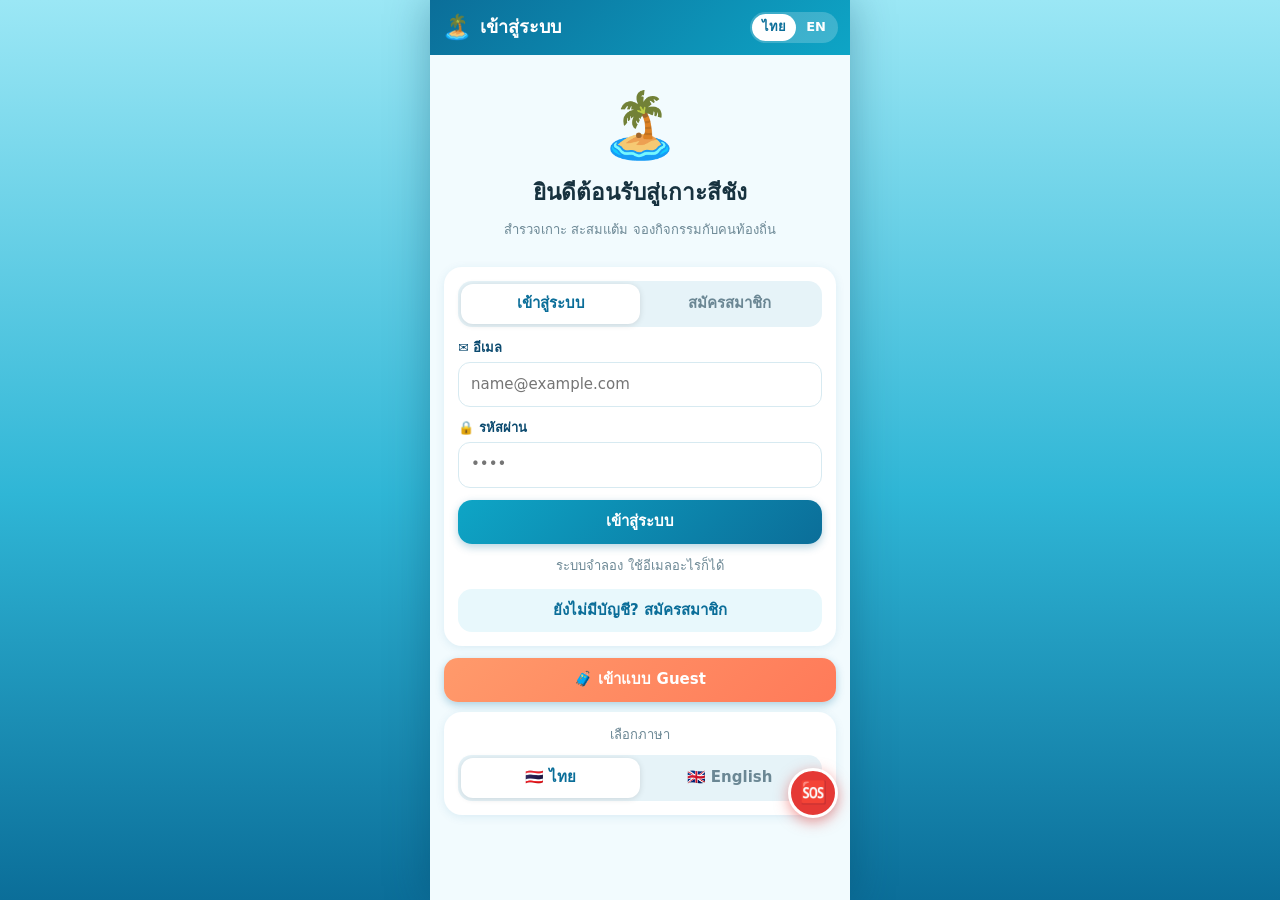
==== index.html @ 7a051013 "Add files via upload" ====
<!doctype html>
<html lang="th">
<head>
  <meta charset="utf-8">
  <meta name="viewport" content="width=device-width, initial-scale=1, viewport-fit=cover">
  <meta name="theme-color" content="#0b6e99">
  <title>เกาะสีชัง</title>
  <link rel="stylesheet" href="style.css">
</head>
<body>
  <div class="app" id="app">
    <div id="offline" class="offline" hidden></div>
    <header id="top" class="top"></header>
    <main id="view" class="view"></main>
    <button id="sos" class="sos" data-act="sos" aria-label="SOS">🆘</button>
    <nav id="nav" class="nav" hidden>
      <button data-act="tab" data-to="home"><span class="ni">🏠</span><span class="nl" data-nl="tab_home"></span></button>
      <button data-act="tab" data-to="maps"><span class="ni">🗺️</span><span class="nl" data-nl="tab_maps"></span></button>
      <button data-act="tab" data-to="book"><span class="ni">🎫</span><span class="nl" data-nl="tab_book"></span></button>
      <button data-act="tab" data-to="travel"><span class="ni">⛴️</span><span class="nl" data-nl="tab_travel"></span></button>
      <button data-act="tab" data-to="settings"><span class="ni">⚙️</span><span class="nl" data-nl="tab_settings"></span></button>
    </nav>
    <div id="toasts" class="toasts"></div>
    <div id="modal" class="modal" data-act="closeModalBg" hidden></div>
  </div>
  <script src="data.js"></script>
  <script src="app.js"></script>
</body>
</html>
---- style.css ----
:root{
  --sea:#0ea5c6; --deep:#0b6e99; --navy:#0b4a6f; --foam:#e8f8fc; --sand:#fff3d6; --coral:#ff7a59;
  --green:#22c55e; --red:#e53935; --ink:#17323f; --mute:#6b8794; --line:#d7eaf1; --card:#fff;
}
*{box-sizing:border-box;-webkit-tap-highlight-color:transparent}
html,body{margin:0;height:100%}
body{
  font-family:"Sarabun","Noto Sans Thai","Leelawadee UI",Tahoma,system-ui,sans-serif;
  color:var(--ink);font-size:15px;line-height:1.45;
  background:linear-gradient(180deg,#9be7f5 0%,#2fb6d6 55%,#0b6e99 100%) fixed;
}
button,input,select{font:inherit;color:inherit}
button{cursor:pointer}
.app{
  position:relative;max-width:420px;height:100vh;height:100dvh;margin:0 auto;
  display:flex;flex-direction:column;background:#f2fbfe;overflow:hidden;
  box-shadow:0 0 40px rgba(6,60,90,.35);
}

/* header */
.top{display:flex;align-items:center;gap:8px;padding:10px 12px;background:linear-gradient(135deg,var(--deep),var(--sea));color:#fff;min-height:54px}
.top h1{flex:1;margin:0;font-size:18px;font-weight:700;white-space:nowrap;overflow:hidden;text-overflow:ellipsis}
.back{border:0;background:rgba(255,255,255,.2);color:#fff;border-radius:50%;width:34px;height:34px;font-size:18px}
.logo{font-size:24px}
.langseg{display:flex;background:rgba(255,255,255,.2);border-radius:20px;padding:2px}
.langseg button{border:0;background:transparent;color:#fff;padding:4px 10px;border-radius:18px;font-size:13px;font-weight:600}
.langseg button.on{background:#fff;color:var(--deep)}

.view{flex:1;overflow-y:auto;padding:14px 14px 96px;scroll-behavior:smooth}

/* nav */
.nav{display:grid;grid-template-columns:repeat(5,1fr);background:#fff;border-top:1px solid var(--line);padding:4px 4px calc(4px + env(safe-area-inset-bottom));z-index:5}
.nav[hidden]{display:none}
.nav button{border:0;background:transparent;display:flex;flex-direction:column;align-items:center;gap:0;padding:5px 0;border-radius:12px;color:var(--mute)}
.nav .ni{font-size:21px;filter:grayscale(.7)}
.nav .nl{font-size:11.5px;font-weight:600}
.nav button.on{color:var(--deep);background:var(--foam)}
.nav button.on .ni{filter:none}

/* sos / toast / offline */
.sos{position:absolute;right:12px;bottom:82px;width:50px;height:50px;border-radius:50%;border:3px solid #fff;background:var(--red);font-size:22px;z-index:20;box-shadow:0 4px 14px rgba(229,57,53,.5);animation:sospulse 2.4s infinite}
@keyframes sospulse{0%,100%{box-shadow:0 4px 14px rgba(229,57,53,.5)}50%{box-shadow:0 0 0 10px rgba(229,57,53,.15)}}
.offline{background:#37474f;color:#fff;text-align:center;font-size:13px;padding:6px 10px}
.offline[hidden]{display:none}
.toasts{position:absolute;top:60px;left:12px;right:12px;z-index:60;display:flex;flex-direction:column;gap:8px;pointer-events:none}
.toast{background:#0b4a6f;color:#fff;padding:10px 14px;border-radius:14px;box-shadow:0 6px 20px rgba(0,0,0,.25);font-size:14px;animation:tin .25s ease}
.toast.ok{background:#15803d}.toast.warn{background:#c2410c}.toast.err{background:#b91c1c}
.toast.out{opacity:0;transform:translateY(-10px);transition:all .3s}
@keyframes tin{from{opacity:0;transform:translateY(-12px)}to{opacity:1;transform:none}}

/* modal */
.modal{position:absolute;inset:0;background:rgba(5,40,60,.5);z-index:40;display:flex;align-items:flex-end}
.modal[hidden]{display:none}
.sheet{width:100%;max-height:88%;overflow-y:auto;background:#fff;border-radius:24px 24px 0 0;padding:18px 16px 22px;animation:up .25s ease}
@keyframes up{from{transform:translateY(60px);opacity:.4}to{transform:none;opacity:1}}
.sheet h3{margin:0 0 4px;font-size:19px}
.grab{width:42px;height:4px;background:#cfe3ea;border-radius:4px;margin:-8px auto 12px}

/* generic */
.card{background:var(--card);border-radius:18px;padding:14px;margin-bottom:12px;box-shadow:0 2px 10px rgba(11,110,153,.1)}
.card h3{margin:0 0 8px;font-size:16px}
.muted{color:var(--mute);font-size:13px}
.row{display:flex;align-items:center;gap:10px}
.between{justify-content:space-between}
.grow{flex:1;min-width:0}
.center{text-align:center}
.mt{margin-top:10px}
.btn{border:0;border-radius:14px;padding:11px 16px;font-weight:700;background:linear-gradient(135deg,var(--sea),var(--deep));color:#fff;box-shadow:0 3px 8px rgba(11,110,153,.3)}
.btn.block{display:block;width:100%}
.btn.ghost{background:var(--foam);color:var(--deep);box-shadow:none}
.btn.coral{background:linear-gradient(135deg,#ff9a6b,var(--coral))}
.btn.danger{background:#fdecea;color:var(--red);box-shadow:none}
.btn:disabled{background:#cfdde3;color:#7b929c;box-shadow:none;cursor:not-allowed}
.btn.sm{padding:7px 12px;font-size:13px;border-radius:12px}
.chips{display:flex;gap:8px;overflow-x:auto;padding:2px 0 10px}
.chip{border:1.5px solid var(--line);background:#fff;border-radius:20px;padding:6px 14px;white-space:nowrap;font-weight:600;font-size:13.5px;color:var(--mute)}
.chip.on{background:var(--deep);border-color:var(--deep);color:#fff}
.badge{display:inline-block;border-radius:12px;padding:2px 10px;font-size:12px;font-weight:700}
.badge.pending{background:#fff4d6;color:#a16207}.badge.confirmed{background:#dcfce7;color:#15803d}.badge.done{background:#e0e7ff;color:#4338ca}
.field{display:block;margin-bottom:12px}
.field>span{display:block;font-size:13px;font-weight:600;margin-bottom:4px;color:var(--navy)}
.field input,.field select{width:100%;padding:11px 12px;border:1.5px solid var(--line);border-radius:12px;background:#fff}
.field input:focus,.field select:focus{outline:2px solid var(--sea);border-color:var(--sea)}
.seg{display:flex;background:#e6f3f8;border-radius:14px;padding:3px;margin-bottom:12px}
.seg button{flex:1;border:0;background:transparent;padding:9px 6px;border-radius:12px;font-weight:700;color:var(--mute)}
.seg button.on{background:#fff;color:var(--deep);box-shadow:0 1px 6px rgba(0,0,0,.12)}
.bar{height:12px;border-radius:8px;background:#dcecf2;overflow:hidden}
.bar>i{display:block;height:100%;border-radius:8px;background:linear-gradient(90deg,#34d399,var(--sea));transition:width .4s}
.stepper{display:flex;align-items:center;gap:14px}
.stepper button{width:36px;height:36px;border-radius:50%;border:0;background:var(--foam);color:var(--deep);font-size:20px;font-weight:700}
.stepper b{min-width:24px;text-align:center;font-size:18px}
.warn{background:#fff4e5;border:1.5px solid #ffc27a;color:#8a4b00;border-radius:14px;padding:10px 12px;font-size:13.5px;margin-bottom:12px}
.avatar{width:56px;height:56px;border-radius:50%;background:linear-gradient(135deg,#bdeefa,#7fdcf0);display:grid;place-items:center;font-size:30px;flex:none}
.avatar.lg{width:84px;height:84px;font-size:46px}

/* home */
.hero{border-radius:20px;padding:14px 16px;margin-bottom:12px;color:#fff;background:linear-gradient(135deg,var(--deep),var(--sea));display:flex;justify-content:space-between;align-items:center}
.hero h2{margin:0;font-size:18px}.hero p{margin:2px 0 0;opacity:.9;font-size:13px}
.hero .pts{background:rgba(255,255,255,.22);border-radius:16px;padding:6px 12px;font-weight:800;font-size:17px}
.quick{display:grid;grid-template-columns:repeat(3,1fr);gap:10px;margin-bottom:12px}
.quick button{border:0;background:#fff;border-radius:16px;padding:10px 4px;font-weight:700;color:var(--deep);box-shadow:0 2px 8px rgba(11,110,153,.12);display:flex;flex-direction:column;align-items:center;gap:2px}
.quick button span{font-size:26px}
.mapcard{border-radius:22px;overflow:hidden;box-shadow:0 6px 20px rgba(11,110,153,.25);border:3px solid #fff;margin-bottom:8px}
svg.island{display:block;width:100%;height:auto}
.pin{cursor:pointer;outline:none}
.pin .pb{fill:#fff;stroke:var(--sea);stroke-width:3;transition:transform .15s}
.pin .pb.done{stroke:var(--green)}
.pin .pulse{fill:rgba(255,255,255,.5);animation:pulse 2s infinite;transform-box:fill-box;transform-origin:center;pointer-events:none}
.pin:hover .pb,.pin:focus .pb{transform:scale(1.12)}
.pin .pi{font-size:17px}
.pin .pl{font-size:11px;font-weight:700;fill:var(--navy);stroke:#fff;stroke-width:3.2px;paint-order:stroke;stroke-linejoin:round}
.pin .pc{font-size:9px;fill:#fff;font-weight:900}
@keyframes pulse{0%{transform:scale(.9);opacity:.9}100%{transform:scale(1.5);opacity:0}}
.boat{animation:bob 4s ease-in-out infinite}
@keyframes bob{0%,100%{transform:translate(0,0)}50%{transform:translate(14px,-3px)}}
.cloud{animation:drift 22s linear infinite alternate}
@keyframes drift{from{transform:translateX(-12px)}to{transform:translateX(20px)}}
.waves{animation:wv 5s ease-in-out infinite}
@keyframes wv{0%,100%{transform:translateX(0)}50%{transform:translateX(8px)}}

/* lists */
.item{display:flex;gap:12px;align-items:center;padding:12px;background:#fff;border-radius:16px;margin-bottom:10px;box-shadow:0 2px 8px rgba(11,110,153,.1);cursor:pointer;border:0;width:100%;text-align:left}
.thumb{width:62px;height:62px;border-radius:16px;background:linear-gradient(135deg,#bdeefa,#ffe9b8);display:grid;place-items:center;font-size:32px;flex:none}
.thumb.hero2{width:100%;height:130px;font-size:64px;border-radius:18px;margin-bottom:12px}
.price{font-weight:800;color:var(--deep)}
.check{width:30px;height:30px;border-radius:50%;border:2.5px solid #b7d4de;background:#fff;display:grid;place-items:center;font-weight:900;color:#fff;flex:none}
.check.on{background:var(--green);border-color:var(--green)}
.mission{display:flex;gap:12px;align-items:center;background:#fff;padding:12px;border-radius:16px;margin-bottom:10px;width:100%;border:0;text-align:left;box-shadow:0 2px 8px rgba(11,110,153,.1)}
.mission.done .grow{text-decoration:line-through;color:var(--mute)}
.big{font-size:44px;font-weight:900;color:var(--deep);line-height:1}
.srcrow{margin:8px 0}
.srcrow .row{font-size:13.5px;font-weight:600;margin-bottom:3px}
.log{display:flex;justify-content:space-between;gap:8px;padding:8px 0;border-bottom:1px dashed var(--line);font-size:14px}
.log b.plus{color:#15803d}.log b.minus{color:var(--red)}
.code{font-family:ui-monospace,Menlo,monospace;font-size:26px;font-weight:900;letter-spacing:3px;background:var(--sand);border:2px dashed #e0b84c;border-radius:14px;padding:12px;text-align:center;margin:12px 0}

/* timeline */
.steps{position:relative;margin:6px 0 4px}
.step{display:flex;gap:12px;align-items:flex-start;padding-bottom:18px;position:relative}
.step:not(:last-child)::before{content:"";position:absolute;left:14px;top:30px;bottom:0;width:3px;background:#cfe3ea}
.step.done:not(:last-child)::before{background:var(--green)}
.step i{width:30px;height:30px;border-radius:50%;background:#dcecf2;display:grid;place-items:center;font-style:normal;font-weight:800;color:#7b929c;flex:none}
.step.done i{background:var(--green);color:#fff}
.step.now i{background:var(--sea);color:#fff;box-shadow:0 0 0 5px rgba(14,165,198,.25)}
.step b{display:block}
.step .muted{margin-top:-1px}

/* travel */
.next{background:linear-gradient(135deg,#ff9a6b,var(--coral));color:#fff;border-radius:20px;padding:16px;text-align:center;margin-bottom:12px}
.next .t{font-size:38px;font-weight:900;line-height:1.1}
.next .cd{font-size:22px;font-weight:800;font-variant-numeric:tabular-nums;background:rgba(255,255,255,.22);display:inline-block;padding:4px 14px;border-radius:14px;margin-top:6px}
.times{display:grid;grid-template-columns:repeat(4,1fr);gap:8px}
.times span{background:var(--foam);border-radius:10px;padding:6px 0;text-align:center;font-weight:700;font-size:14px;color:var(--deep)}
.times span.past{opacity:.4;text-decoration:line-through}
.times span.nx{background:var(--coral);color:#fff}
.tide{width:100%;height:auto;display:block}
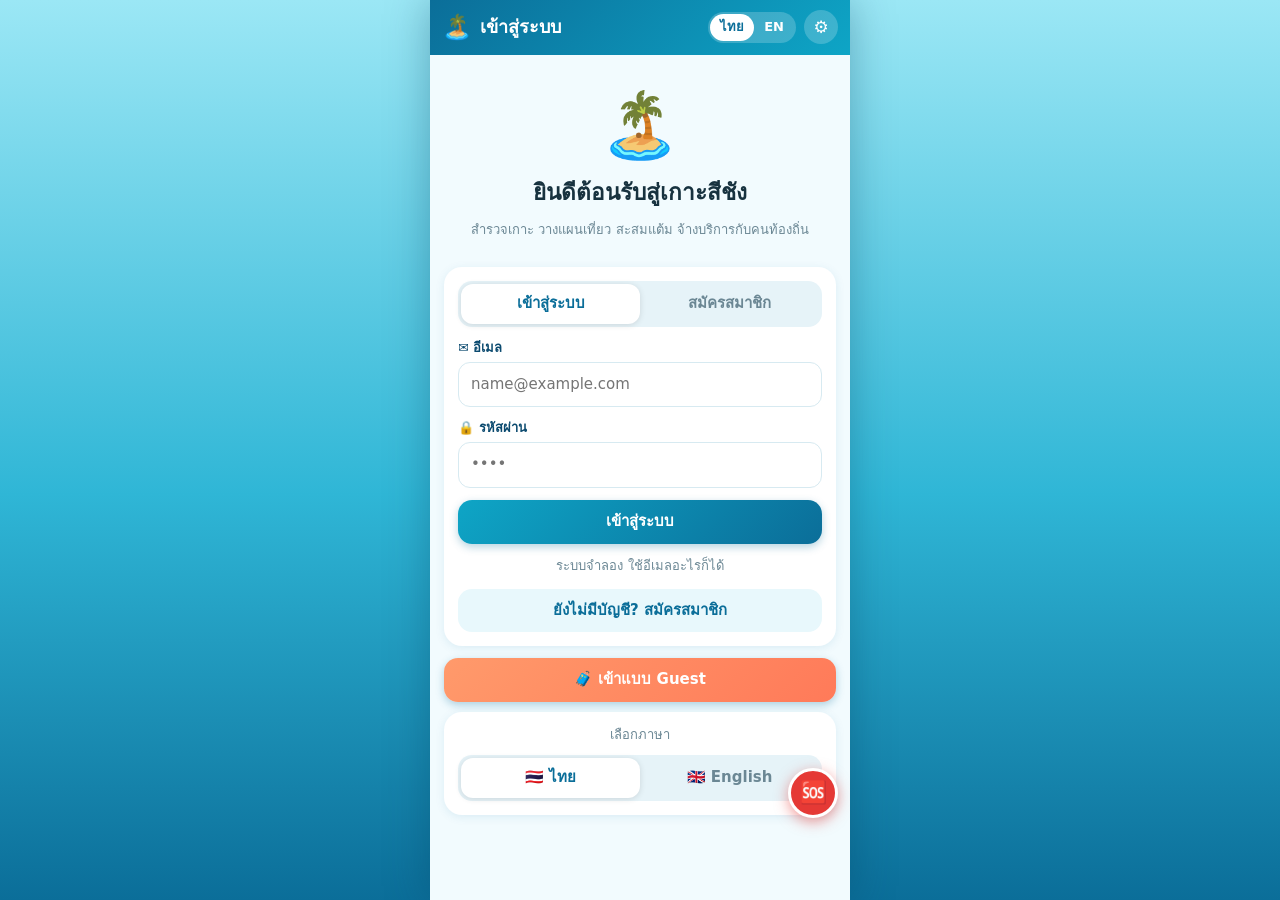
==== commit 10e56def: "Add files via upload" ====
--- a/index.html
+++ b/index.html
@@ -16,9 +16,9 @@
     <nav id="nav" class="nav" hidden>
       <button data-act="tab" data-to="home"><span class="ni">🏠</span><span class="nl" data-nl="tab_home"></span></button>
       <button data-act="tab" data-to="maps"><span class="ni">🗺️</span><span class="nl" data-nl="tab_maps"></span></button>
+      <button data-act="tab" data-to="scan" class="scantab" aria-label="Scan QR"><span class="ni"><svg viewBox="0 0 24 24" width="26" height="26" fill="none" stroke="#fff" stroke-width="2.2" stroke-linecap="round" stroke-linejoin="round"><path d="M4 8V5a1 1 0 0 1 1-1h3M16 4h3a1 1 0 0 1 1 1v3M20 16v3a1 1 0 0 1-1 1h-3M8 20H5a1 1 0 0 1-1-1v-3"/><rect x="8" y="8" width="3" height="3" rx=".5"/><rect x="13" y="8" width="3" height="3" rx=".5"/><rect x="8" y="13" width="3" height="3" rx=".5"/><path d="M14 14h2v2h-2z"/></svg></span><span class="nl" data-nl="tab_scan"></span></button>
       <button data-act="tab" data-to="book"><span class="ni">🎫</span><span class="nl" data-nl="tab_book"></span></button>
       <button data-act="tab" data-to="travel"><span class="ni">⛴️</span><span class="nl" data-nl="tab_travel"></span></button>
-      <button data-act="tab" data-to="settings"><span class="ni">⚙️</span><span class="nl" data-nl="tab_settings"></span></button>
     </nav>
     <div id="toasts" class="toasts"></div>
     <div id="modal" class="modal" data-act="closeModalBg" hidden></div>
--- a/style.css
+++ b/style.css
@@ -29,7 +29,7 @@
 .view{flex:1;overflow-y:auto;padding:14px 14px 96px;scroll-behavior:smooth}
 
 /* nav */
-.nav{display:grid;grid-template-columns:repeat(5,1fr);background:#fff;border-top:1px solid var(--line);padding:4px 4px calc(4px + env(safe-area-inset-bottom));z-index:5}
+.nav{display:grid;grid-template-columns:repeat(6,1fr);background:#fff;border-top:1px solid var(--line);padding:4px 4px calc(4px + env(safe-area-inset-bottom));z-index:5}
 .nav[hidden]{display:none}
 .nav button{border:0;background:transparent;display:flex;flex-direction:column;align-items:center;gap:0;padding:5px 0;border-radius:12px;color:var(--mute)}
 .nav .ni{font-size:21px;filter:grayscale(.7)}
@@ -97,7 +97,7 @@
 .hero{border-radius:20px;padding:14px 16px;margin-bottom:12px;color:#fff;background:linear-gradient(135deg,var(--deep),var(--sea));display:flex;justify-content:space-between;align-items:center}
 .hero h2{margin:0;font-size:18px}.hero p{margin:2px 0 0;opacity:.9;font-size:13px}
 .hero .pts{background:rgba(255,255,255,.22);border-radius:16px;padding:6px 12px;font-weight:800;font-size:17px}
-.quick{display:grid;grid-template-columns:repeat(3,1fr);gap:10px;margin-bottom:12px}
+.quick{display:grid;grid-template-columns:repeat(4,1fr);gap:8px;margin-bottom:12px}
 .quick button{border:0;background:#fff;border-radius:16px;padding:10px 4px;font-weight:700;color:var(--deep);box-shadow:0 2px 8px rgba(11,110,153,.12);display:flex;flex-direction:column;align-items:center;gap:2px}
 .quick button span{font-size:26px}
 .mapcard{border-radius:22px;overflow:hidden;box-shadow:0 6px 20px rgba(11,110,153,.25);border:3px solid #fff;margin-bottom:8px}
@@ -154,3 +154,84 @@
 .times span.past{opacity:.4;text-decoration:line-through}
 .times span.nx{background:var(--coral);color:#fff}
 .tide{width:100%;height:auto;display:block}
+
+/* v2: แผนที่จริง + แพลนเที่ยว */
+.quick button{font-size:12.5px;padding:10px 2px}
+.quick button span{font-size:24px}
+.isl-l{font-size:9.5px;font-weight:700;fill:#0b4a6f;stroke:#fff;stroke-width:2.6px;paint-order:stroke;stroke-linejoin:round}
+.map-note{font-size:9.5px;fill:#fff;opacity:.9}
+.pin .pl{font-size:10.5px}
+.pin.num .pb{fill:var(--coral);stroke:#fff}
+.pin.num .pi{fill:#fff;font-size:15px;font-weight:800}
+.daytabs{display:flex;gap:8px;overflow-x:auto;padding:2px 0 10px}
+.pitem{display:flex;gap:10px;align-items:center;background:#fff;border-radius:16px;padding:10px;margin-bottom:8px;box-shadow:0 2px 8px rgba(11,110,153,.1)}
+.pitem .no{width:26px;height:26px;border-radius:50%;background:var(--coral);color:#fff;font-weight:800;display:grid;place-items:center;flex:none;font-size:13px}
+.pitem input[type=time]{border:1.5px solid var(--line);border-radius:10px;padding:5px 4px;width:122px;font-size:13.5px;background:#fff}
+.xbtn{border:0;background:#fdecea;color:var(--red);width:32px;height:32px;border-radius:50%;font-weight:800;flex:none}
+.item:disabled{opacity:.55;cursor:default}
+.hero .pts{white-space:nowrap;flex:none;margin-left:8px}
+
+/* v3: แชทบอทวางแผน */
+.view.chatmode{display:flex;flex-direction:column;overflow:hidden;padding-bottom:8px}
+.chatwrap{flex:1;min-height:0;display:flex;flex-direction:column}
+.msgs{flex:1;min-height:0;overflow-y:auto;padding:4px 2px 8px;display:flex;flex-direction:column;gap:10px}
+.msg{display:flex;gap:8px;align-items:flex-end;max-width:94%}
+.msg.me{align-self:flex-end;justify-content:flex-end}
+.msg.bot{align-self:flex-start}
+.bav{width:30px;height:30px;border-radius:50%;background:linear-gradient(135deg,#bdeefa,#7fdcf0);display:grid;place-items:center;flex:none;font-size:17px}
+.bub{padding:10px 12px;border-radius:16px;line-height:1.45;white-space:pre-line;word-break:break-word;box-shadow:0 1px 5px rgba(11,110,153,.12)}
+.msg.bot .bub{background:#fff;border-bottom-left-radius:4px}
+.msg.me .bub{background:linear-gradient(135deg,var(--sea),var(--deep));color:#fff;border-bottom-right-radius:4px}
+.cchips{display:flex;gap:8px;overflow-x:auto;padding:6px 0 6px;flex:none}
+.cchips .chip{flex:none}
+.chatin{display:flex;gap:8px;flex:none}
+.chatin input{flex:1;min-width:0;padding:11px 14px;border:1.5px solid var(--line);border-radius:24px;background:#fff}
+.chatin input:focus{outline:2px solid var(--sea);border-color:var(--sea)}
+.chatin .btn{border-radius:50%;width:46px;height:46px;padding:0;flex:none}
+.typing{display:flex;gap:4px;padding:14px 16px}
+.typing i{width:7px;height:7px;border-radius:50%;background:#9ab8c4;animation:blink 1.2s infinite}
+.typing i:nth-child(2){animation-delay:.2s}.typing i:nth-child(3){animation-delay:.4s}
+@keyframes blink{0%,60%,100%{opacity:.3}30%{opacity:1}}
+.plancard{margin-top:8px;background:var(--foam);border-radius:12px;padding:8px 10px;white-space:normal}
+.cday{margin-bottom:8px}
+.crow{display:flex;gap:8px;font-size:13.5px;padding:2px 0}
+.ct{font-weight:800;color:var(--deep);min-width:44px}
+.planseg{flex:none}
+.app.chatmode .sos{top:62px;right:10px;bottom:auto;width:40px;height:40px;font-size:18px;animation:none}
+.view.chatmode .planseg{margin-right:46px}
+
+/* v4: ทิ้งขยะ + QR + AI */
+.wastebanner{display:flex;align-items:center;gap:12px;width:100%;border:0;text-align:left;color:#fff;border-radius:18px;padding:12px 14px;margin-bottom:12px;background:linear-gradient(135deg,#16a34a,#0d9488);box-shadow:0 4px 12px rgba(22,163,74,.35)}
+.wastebanner b{display:block;font-size:15px}
+.wb-i{font-size:30px}.wb-s{display:block;font-size:12.5px;opacity:.92}
+.scanbox{position:relative;width:230px;height:230px;margin:6px auto;border-radius:20px;background:linear-gradient(135deg,#0b3a52,#0b6e99);overflow:hidden;display:grid;place-items:center}
+.qrfake{font-size:120px;color:rgba(255,255,255,.35);line-height:1}
+.scanline{position:absolute;left:12px;right:12px;height:3px;background:#34d399;box-shadow:0 0 12px #34d399;animation:scanmove 2.2s ease-in-out infinite}
+@keyframes scanmove{0%,100%{top:14px}50%{top:212px}}
+.cr{position:absolute;width:30px;height:30px;border:4px solid #fff;border-radius:6px}
+.cr.tl{top:10px;left:10px;border-right:0;border-bottom:0}.cr.tr{top:10px;right:10px;border-left:0;border-bottom:0}
+.cr.bl{bottom:10px;left:10px;border-right:0;border-top:0}.cr.br{bottom:10px;right:10px;border-left:0;border-top:0}
+.wchip{display:inline-block;color:#fff;border-radius:12px;padding:2px 10px;font-size:12.5px;font-weight:700;margin:2px 4px 2px 0}
+.wimg{display:block;width:100%;max-height:260px;object-fit:cover;border-radius:16px;margin-bottom:10px}
+.okbox{background:#e8f9ee;border:1.5px solid #86d9a3;color:#15803d;border-radius:14px;padding:10px 12px;font-size:13.5px;margin-bottom:12px}
+details summary{cursor:pointer}
+
+.nav .scantab{position:relative}
+.nav .scantab{}
+.nav button.scantab .ni{display:grid;place-items:center;width:46px;height:46px;margin-top:-20px;border-radius:50%;background:linear-gradient(135deg,#16a34a,#0d9488);color:#fff;font-size:24px;filter:none;box-shadow:0 4px 10px rgba(22,163,74,.45);border:3px solid #fff}
+.nav button.scantab,.nav button.scantab.on{background:transparent}
+.nav button.scantab.on .nl{color:#16a34a}
+
+/* v5: แถบเมนูใหม่ (สแกนอยู่กลาง) */
+.gear{border:0;background:rgba(255,255,255,.2);color:#fff;width:34px;height:34px;border-radius:50%;font-size:17px;display:grid;place-items:center;padding:0;flex:none}
+.gear.on{background:#fff}
+.nav{grid-template-columns:repeat(5,1fr);align-items:end;position:relative;border-top:0;border-radius:22px 22px 0 0;padding:6px 8px calc(6px + env(safe-area-inset-bottom));box-shadow:0 -6px 20px rgba(11,58,82,.12)}
+.nav button{position:relative;background:transparent!important;padding:6px 0 4px;gap:2px;border-radius:14px;transition:color .15s}
+.nav .ni{font-size:22px;transition:transform .15s}
+.nav button.on{color:var(--deep)}
+.nav button.on .ni{transform:translateY(-2px)}
+.nav button:not(.scantab).on::after{content:"";position:absolute;top:-6px;left:50%;width:22px;height:4px;margin-left:-11px;border-radius:0 0 4px 4px;background:linear-gradient(90deg,var(--sea),var(--deep))}
+.nav button.scantab{background:transparent!important;color:#15803d}
+.nav button.scantab .ni{width:58px;height:58px;margin-top:-30px;border:4px solid #fff;box-shadow:0 6px 16px rgba(22,163,74,.5);background:linear-gradient(135deg,#22c55e,#0d9488);transform:none}
+.nav button.scantab:active .ni{transform:scale(.94)}
+.nav button.scantab .nl{font-weight:700}
